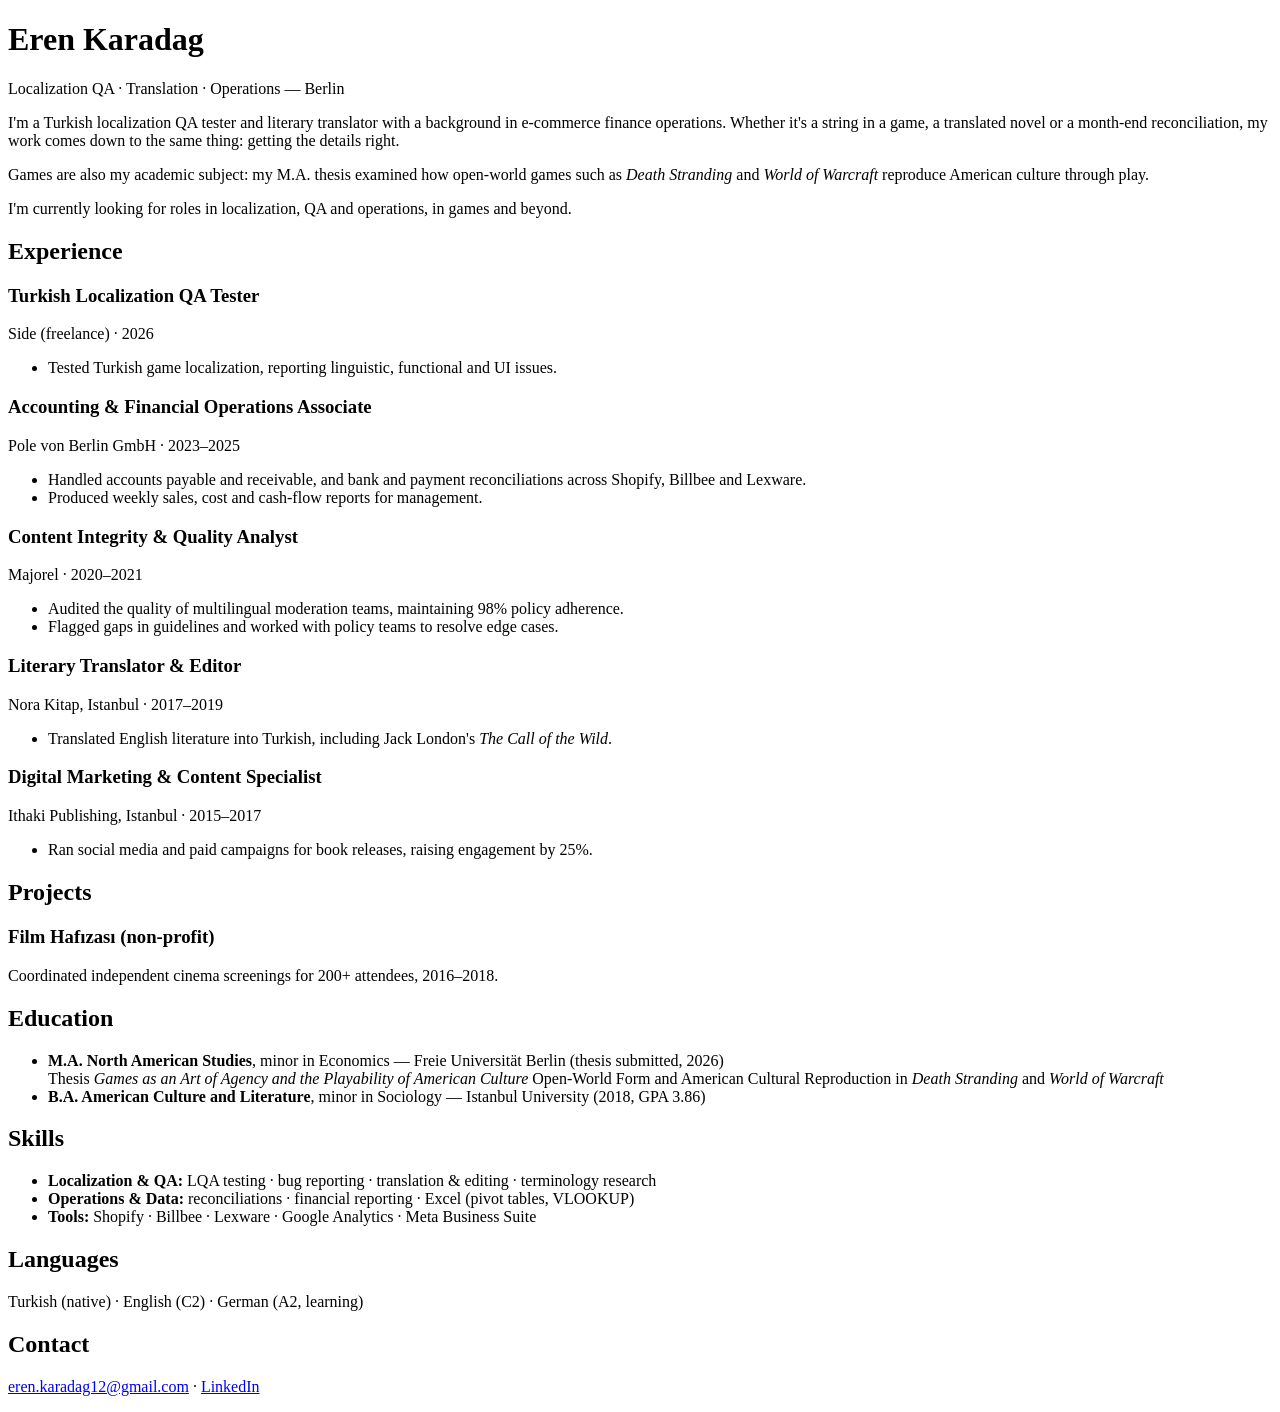
==== index.html @ 5306753c "Update index.html CV content added." ====
<!DOCTYPE html>
<html lang="en">
<head>
  <meta charset="UTF-8">
  <meta name="viewport" content="width=device-width, initial-scale=1.0">
  <title>Eren Karadag – Localization QA · Translation · Operations</title>
  <meta name="description" content="Eren Karadag – Turkish localization QA tester and literary translator in Berlin, with a background in e-commerce finance operations.">
  <link rel="stylesheet" href="style.css">
</head>
<body>

  <header>
    <h1>Eren Karadag</h1>
    <p>Localization QA · Translation · Operations — Berlin</p>
  </header>

  <main>

    <section id="about">
      <p>I'm a Turkish localization QA tester and literary translator with a background in e-commerce finance operations. Whether it's a string in a game, a translated novel or a month-end reconciliation, my work comes down to the same thing: getting the details right.</p>
      <p>Games are also my academic subject: my M.A. thesis examined how open-world games such as <cite>Death Stranding</cite> and <cite>World of Warcraft</cite> reproduce American culture through play.</p>
      <p>I'm currently looking for roles in localization, QA and operations, in games and beyond.</p>
    </section>

    <section id="experience">
      <h2>Experience</h2>

      <article>
        <h3>Turkish Localization QA Tester</h3>
        <p>Side (freelance) · 2026</p>
        <ul>
          <li>Tested Turkish game localization, reporting linguistic, functional and UI issues.</li>
        </ul>
      </article>

      <article>
        <h3>Accounting &amp; Financial Operations Associate</h3>
        <p>Pole von Berlin GmbH · 2023–2025</p>
        <ul>
          <li>Handled accounts payable and receivable, and bank and payment reconciliations across Shopify, Billbee and Lexware.</li>
          <li>Produced weekly sales, cost and cash-flow reports for management.</li>
        </ul>
      </article>

      <article>
        <h3>Content Integrity &amp; Quality Analyst</h3>
        <p>Majorel · 2020–2021</p>
        <ul>
          <li>Audited the quality of multilingual moderation teams, maintaining 98% policy adherence.</li>
          <li>Flagged gaps in guidelines and worked with policy teams to resolve edge cases.</li>
        </ul>
      </article>

      <article>
        <h3>Literary Translator &amp; Editor</h3>
        <p>Nora Kitap, Istanbul · 2017–2019</p>
        <ul>
          <li>Translated English literature into Turkish, including Jack London's <cite>The Call of the Wild</cite>.</li>
        </ul>
      </article>

      <article>
        <h3>Digital Marketing &amp; Content Specialist</h3>
        <p>Ithaki Publishing, Istanbul · 2015–2017</p>
        <ul>
          <li>Ran social media and paid campaigns for book releases, raising engagement by 25%.</li>
        </ul>
      </article>
    </section>

    <section id="projects">
      <h2>Projects</h2>
      <article>
        <h3>Film Hafızası (non-profit)</h3>
        <p>Coordinated independent cinema screenings for 200+ attendees, 2016–2018.</p>
      </article>
    </section>

    <section id="education">
      <h2>Education</h2>
      <ul>
        <li><strong>M.A. North American Studies</strong>, minor in Economics — Freie Universität Berlin (thesis submitted, 2026)<br>
          <span class="thesis">
            <span class="thesis-label">Thesis</span>
            <cite class="thesis-title">Games as an Art of Agency and the Playability of American Culture</cite>
            <span class="thesis-subtitle">Open-World Form and American Cultural Reproduction in <cite>Death Stranding</cite> and <cite>World of Warcraft</cite></span>
          </span></li>
        <li><strong>B.A. American Culture and Literature</strong>, minor in Sociology — Istanbul University (2018, GPA 3.86)</li>
      </ul>
    </section>

    <section id="skills">
      <h2>Skills</h2>
      <ul>
        <li><strong>Localization &amp; QA:</strong> LQA testing · bug reporting · translation &amp; editing · terminology research</li>
        <li><strong>Operations &amp; Data:</strong> reconciliations · financial reporting · Excel (pivot tables, VLOOKUP)</li>
        <li><strong>Tools:</strong> Shopify · Billbee · Lexware · Google Analytics · Meta Business Suite</li>
      </ul>
    </section>

    <section id="languages">
      <h2>Languages</h2>
      <p>Turkish (native) · English (C2) · German (A2, learning)</p>
    </section>

  </main>

  <footer id="contact">
    <h2>Contact</h2>
    <p>
      <a href="mailto:eren.karadag12@gmail.com">eren.karadag12@gmail.com</a> ·
      <a href="https://www.linkedin.com/in/eren-karada%C4%9F-49b739163/">LinkedIn</a>
    </p>
  </footer>

</body>
</html>
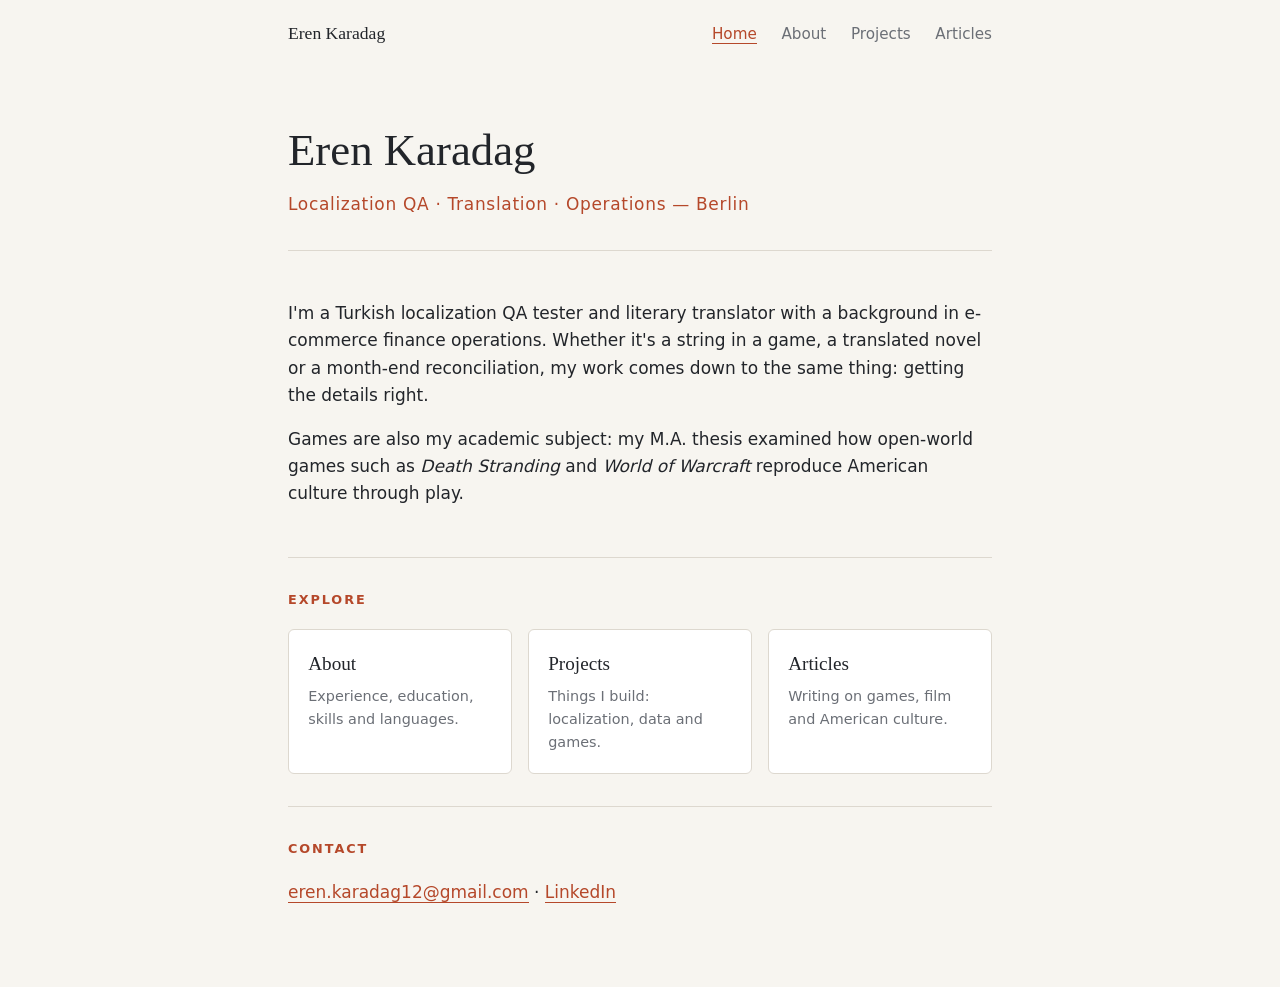
==== commit 831dfb89: "Added About, Projects and Articles pages. For testing purposes, sub-pages are created." ====
--- a/index.html
+++ b/index.html
@@ -9,102 +9,45 @@
 </head>
 <body>
 
+  <!-- Site menu: the same on every page -->
+  <nav class="site-nav">
+    <a class="site-name" href="index.html">Eren Karadag</a>
+    <div class="nav-links">
+      <a href="index.html" aria-current="page">Home</a> <a href="about.html">About</a> <a href="projects.html">Projects</a> <a href="articles.html">Articles</a>
+    </div>
+  </nav>
+
   <header>
     <h1>Eren Karadag</h1>
     <p>Localization QA · Translation · Operations — Berlin</p>
   </header>
 
   <main>
-
-    <section id="about">
+    <section id="intro">
       <p>I'm a Turkish localization QA tester and literary translator with a background in e-commerce finance operations. Whether it's a string in a game, a translated novel or a month-end reconciliation, my work comes down to the same thing: getting the details right.</p>
       <p>Games are also my academic subject: my M.A. thesis examined how open-world games such as <cite>Death Stranding</cite> and <cite>World of Warcraft</cite> reproduce American culture through play.</p>
-      <p>I'm currently looking for roles in localization, QA and operations, in games and beyond.</p>
     </section>
 
-    <section id="experience">
-      <h2>Experience</h2>
-
-      <article>
-        <h3>Turkish Localization QA Tester</h3>
-        <p>Side (freelance) · 2026</p>
-        <ul>
-          <li>Tested Turkish game localization, reporting linguistic, functional and UI issues.</li>
-        </ul>
-      </article>
-
-      <article>
-        <h3>Accounting &amp; Financial Operations Associate</h3>
-        <p>Pole von Berlin GmbH · 2023–2025</p>
-        <ul>
-          <li>Handled accounts payable and receivable, and bank and payment reconciliations across Shopify, Billbee and Lexware.</li>
-          <li>Produced weekly sales, cost and cash-flow reports for management.</li>
-        </ul>
-      </article>
-
-      <article>
-        <h3>Content Integrity &amp; Quality Analyst</h3>
-        <p>Majorel · 2020–2021</p>
-        <ul>
-          <li>Audited the quality of multilingual moderation teams, maintaining 98% policy adherence.</li>
-          <li>Flagged gaps in guidelines and worked with policy teams to resolve edge cases.</li>
-        </ul>
-      </article>
-
-      <article>
-        <h3>Literary Translator &amp; Editor</h3>
-        <p>Nora Kitap, Istanbul · 2017–2019</p>
-        <ul>
-          <li>Translated English literature into Turkish, including Jack London's <cite>The Call of the Wild</cite>.</li>
-        </ul>
-      </article>
-
-      <article>
-        <h3>Digital Marketing &amp; Content Specialist</h3>
-        <p>Ithaki Publishing, Istanbul · 2015–2017</p>
-        <ul>
-          <li>Ran social media and paid campaigns for book releases, raising engagement by 25%.</li>
-        </ul>
-      </article>
+    <section id="explore">
+      <h2>Explore</h2>
+      <div class="cards">
+        <a class="card" href="about.html">
+          <h3>About</h3>
+          <p>Experience, education, skills and languages.</p>
+        </a>
+        <a class="card" href="projects.html">
+          <h3>Projects</h3>
+          <p>Things I build: localization, data and games.</p>
+        </a>
+        <a class="card" href="articles.html">
+          <h3>Articles</h3>
+          <p>Writing on games, film and American culture.</p>
+        </a>
+      </div>
     </section>
-
-    <section id="projects">
-      <h2>Projects</h2>
-      <article>
-        <h3>Film Hafızası (non-profit)</h3>
-        <p>Coordinated independent cinema screenings for 200+ attendees, 2016–2018.</p>
-      </article>
-    </section>
-
-    <section id="education">
-      <h2>Education</h2>
-      <ul>
-        <li><strong>M.A. North American Studies</strong>, minor in Economics — Freie Universität Berlin (thesis submitted, 2026)<br>
-          <span class="thesis">
-            <span class="thesis-label">Thesis</span>
-            <cite class="thesis-title">Games as an Art of Agency and the Playability of American Culture</cite>
-            <span class="thesis-subtitle">Open-World Form and American Cultural Reproduction in <cite>Death Stranding</cite> and <cite>World of Warcraft</cite></span>
-          </span></li>
-        <li><strong>B.A. American Culture and Literature</strong>, minor in Sociology — Istanbul University (2018, GPA 3.86)</li>
-      </ul>
-    </section>
-
-    <section id="skills">
-      <h2>Skills</h2>
-      <ul>
-        <li><strong>Localization &amp; QA:</strong> LQA testing · bug reporting · translation &amp; editing · terminology research</li>
-        <li><strong>Operations &amp; Data:</strong> reconciliations · financial reporting · Excel (pivot tables, VLOOKUP)</li>
-        <li><strong>Tools:</strong> Shopify · Billbee · Lexware · Google Analytics · Meta Business Suite</li>
-      </ul>
-    </section>
-
-    <section id="languages">
-      <h2>Languages</h2>
-      <p>Turkish (native) · English (C2) · German (A2, learning)</p>
-    </section>
-
   </main>
 
+  <!-- Contact footer: the same on every page -->
   <footer id="contact">
     <h2>Contact</h2>
     <p>
--- a/style.css
+++ b/style.css
@@ -0,0 +1,238 @@
+/* ===== Colours and fonts, defined once and reused below ===== */
+:root {
+  --bg: #f7f5f0;          /* warm off-white page background */
+  --text: #22252a;        /* main text: near-black */
+  --muted: #6b6f76;       /* secondary text: grey */
+  --accent: #b5482a;      /* accent colour: brick red */
+  --line: #ddd8cf;        /* thin divider lines */
+  --serif: Georgia, "Times New Roman", serif;
+  --sans: system-ui, -apple-system, "Segoe UI", Roboto, sans-serif;
+}
+
+/* ===== Page basics ===== */
+body {
+  margin: 0;
+  background: var(--bg);
+  color: var(--text);
+  font-family: var(--sans);
+  font-size: 17px;
+  line-height: 1.6;
+}
+
+/* Keep everything in a readable column, centred on the page */
+header,
+main,
+footer {
+  max-width: 44rem;
+  margin: 0 auto;
+  padding: 0 1.5rem;
+}
+
+/* ===== Header: your name ===== */
+header {
+  padding-top: 3rem;
+  padding-bottom: 2rem;
+}
+
+h1 {
+  font-family: var(--serif);
+  font-size: 2.8rem;
+  font-weight: normal;
+  margin: 0;
+}
+
+header p {
+  margin: 0.3rem 0 0;
+  color: var(--accent);
+  letter-spacing: 0.04em;
+}
+
+/* ===== Sections ===== */
+section {
+  padding: 2rem 0;
+  border-bottom: 1px solid var(--line);
+}
+
+/* A line above the first section, separating it from the header */
+section:first-child {
+  border-top: 1px solid var(--line);
+}
+
+h2 {
+  font-size: 0.8rem;
+  text-transform: uppercase;
+  letter-spacing: 0.15em;
+  color: var(--accent);
+  margin: 0 0 1.2rem;
+}
+
+/* ===== Jobs and projects ===== */
+article {
+  margin-bottom: 1.5rem;
+}
+
+h3 {
+  font-family: var(--serif);
+  font-size: 1.2rem;
+  font-weight: normal;
+  margin: 0;
+}
+
+/* The company/date line directly after each job title */
+article > h3 + p {
+  margin: 0.1rem 0 0.4rem;
+  color: var(--muted);
+  font-size: 0.9rem;
+}
+
+ul {
+  margin: 0;
+  padding-left: 1.2rem;
+}
+
+li {
+  margin-bottom: 0.3rem;
+}
+
+/* Titles of books, games and the thesis in italics */
+cite {
+  font-style: italic;
+}
+
+/* ===== Thesis: label, title and subtitle on separate lines ===== */
+.thesis {
+  display: block;
+  margin: 0.6rem 0 0.4rem;
+  padding-left: 0.9rem;
+  border-left: 2px solid var(--accent);
+}
+
+.thesis-label {
+  display: block;
+  font-size: 0.75rem;
+  text-transform: uppercase;
+  letter-spacing: 0.12em;
+  color: var(--muted);
+}
+
+.thesis-title {
+  display: block;
+  font-family: var(--serif);
+  font-size: 1.1rem;
+  font-style: italic;
+}
+
+.thesis-subtitle {
+  display: block;
+  color: var(--muted);
+  font-size: 0.95rem;
+}
+
+/* ===== Links ===== */
+a {
+  color: var(--accent);
+  text-decoration: none;
+  border-bottom: 1px solid currentColor;
+}
+
+a:hover {
+  color: var(--text);
+}
+
+/* ===== Footer: contact ===== */
+footer {
+  padding-top: 2rem;
+  padding-bottom: 4rem;
+}
+
+/* ===== Site menu (top of every page) ===== */
+.site-nav {
+  max-width: 44rem;
+  margin: 0 auto;
+  padding: 1.2rem 1.5rem;
+  display: flex;                    /* puts name and links on one row */
+  justify-content: space-between;   /* name left, links right */
+  align-items: baseline;
+  flex-wrap: wrap;                  /* lets links drop below on small screens */
+  gap: 0.5rem 1.5rem;
+}
+
+.site-nav a {
+  border-bottom: none;
+  color: var(--text);
+}
+
+.site-name {
+  font-family: var(--serif);
+  font-size: 1.1rem;
+}
+
+.nav-links a {
+  margin-left: 1.2rem;
+  font-size: 0.95rem;
+  color: var(--muted);
+}
+
+.nav-links a:first-child {
+  margin-left: 0;
+}
+
+.nav-links a:hover {
+  color: var(--accent);
+}
+
+/* The link of the page you are currently on */
+.nav-links a[aria-current="page"] {
+  color: var(--accent);
+  border-bottom: 1px solid var(--accent);
+}
+
+/* ===== Cards on the home page ===== */
+.cards {
+  display: grid;                                          /* a grid of boxes */
+  grid-template-columns: repeat(auto-fit, minmax(11rem, 1fr));
+  gap: 1rem;
+}
+
+.card {
+  display: block;
+  padding: 1.2rem;
+  background: #ffffff;
+  border: 1px solid var(--line);
+  border-radius: 6px;
+  color: var(--text);
+  transition: border-color 0.2s, transform 0.2s;
+}
+
+.card:hover {
+  color: var(--text);
+  border-color: var(--accent);
+  transform: translateY(-2px);       /* lifts the card slightly */
+}
+
+.card p {
+  margin: 0.3rem 0 0;
+  color: var(--muted);
+  font-size: 0.9rem;
+}
+
+/* "Coming soon" text */
+.placeholder {
+  color: var(--muted);
+  font-style: italic;
+}
+
+/* ===== Small screens (phones) ===== */
+@media (max-width: 600px) {
+  body {
+    font-size: 16px;
+  }
+
+  h1 {
+    font-size: 2.2rem;
+  }
+
+  header {
+    padding-top: 2.5rem;
+  }
+}
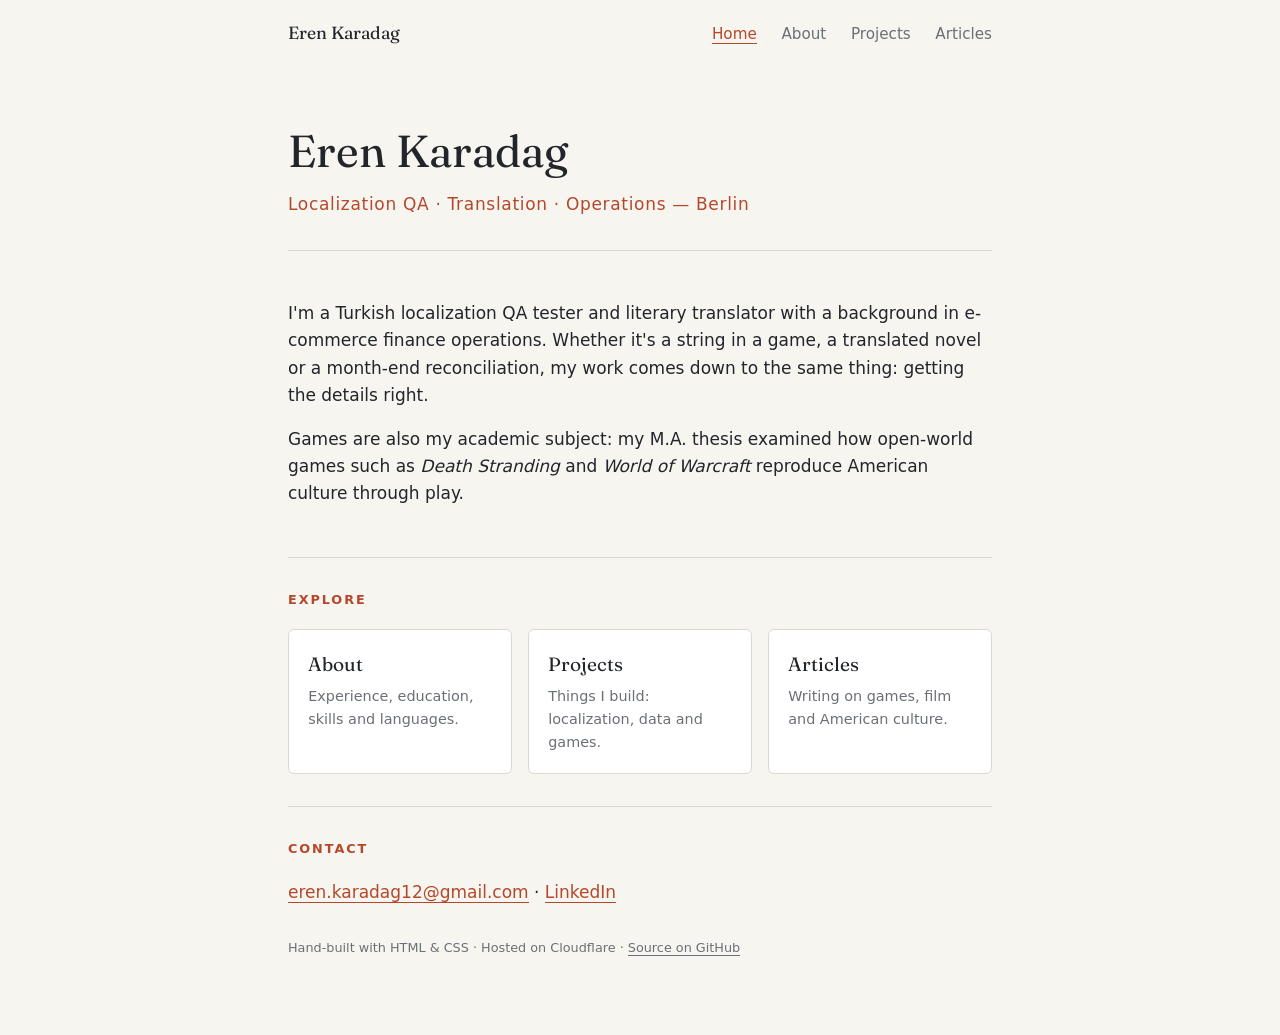
==== commit c231c81c: "Add Fraunces font and footer line" ====
--- a/index.html
+++ b/index.html
@@ -5,6 +5,9 @@
   <meta name="viewport" content="width=device-width, initial-scale=1.0">
   <title>Eren Karadag – Localization QA · Translation · Operations</title>
   <meta name="description" content="Eren Karadag – Turkish localization QA tester and literary translator in Berlin, with a background in e-commerce finance operations.">
+  <link rel="preconnect" href="https://fonts.googleapis.com">
+  <link rel="preconnect" href="https://fonts.gstatic.com" crossorigin>
+  <link href="https://fonts.googleapis.com/css2?family=Fraunces:ital,opsz,wght@0,9..144,300..600;1,9..144,300..600&display=swap" rel="stylesheet">
   <link rel="stylesheet" href="style.css">
 </head>
 <body>
@@ -54,6 +57,7 @@
       <a href="mailto:eren.karadag12@gmail.com">eren.karadag12@gmail.com</a> ·
       <a href="https://www.linkedin.com/in/eren-karada%C4%9F-49b739163/">LinkedIn</a>
     </p>
+    <p class="colophon">Hand-built with HTML &amp; CSS · Hosted on Cloudflare · <a href="https://github.com/karadageren/erenkaradag.com">Source on GitHub</a></p>
   </footer>
 
 </body>
--- a/style.css
+++ b/style.css
@@ -5,7 +5,7 @@
   --muted: #6b6f76;       /* secondary text: grey */
   --accent: #b5482a;      /* accent colour: brick red */
   --line: #ddd8cf;        /* thin divider lines */
-  --serif: Georgia, "Times New Roman", serif;
+  --serif: "Fraunces", Georgia, serif;
   --sans: system-ui, -apple-system, "Segoe UI", Roboto, sans-serif;
 }
 
@@ -222,6 +222,17 @@
   font-style: italic;
 }
 
+/* "Built by" line at the very bottom */
+.colophon {
+  margin-top: 2rem;
+  font-size: 0.8rem;
+  color: var(--muted);
+}
+
+.colophon a {
+  color: var(--muted);
+}
+
 /* ===== Small screens (phones) ===== */
 @media (max-width: 600px) {
   body {
